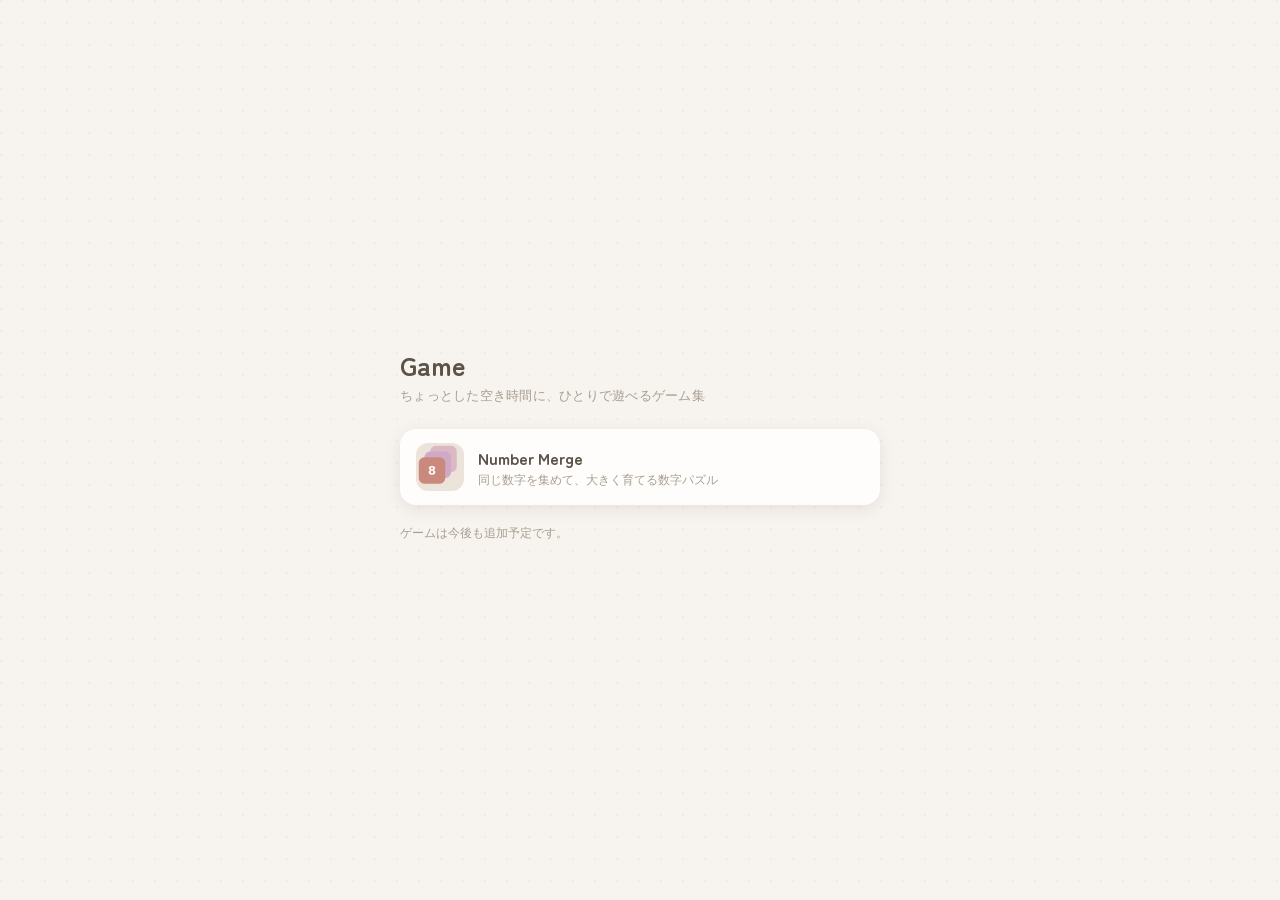
==== index.html @ 9dc423dc "PWA構成とNumberMerge追加" ====
<!DOCTYPE html>
<html lang="ja">
<head>
<meta charset="UTF-8">
<meta name="viewport" content="width=device-width, initial-scale=1.0, maximum-scale=1.0">
<title>Game</title>
<meta name="description" content="ちょっとした空き時間に遊べる、シンプルなゲーム集">
<meta name="theme-color" content="#f7f3ee">

<link rel="manifest" href="manifest.json">
<link rel="icon" href="icons/icon-192.png" type="image/png">
<link rel="apple-touch-icon" href="icons/icon-192.png">
<meta name="apple-mobile-web-app-capable" content="yes">
<meta name="apple-mobile-web-app-title" content="Game">

<link rel="preconnect" href="https://fonts.googleapis.com">
<link rel="preconnect" href="https://fonts.gstatic.com" crossorigin>
<link href="https://fonts.googleapis.com/css2?family=Quicksand:wght@500;600;700&family=Zen+Maru+Gothic:wght@500;700&display=swap" rel="stylesheet">
<link rel="stylesheet" href="shared/hub.css">
</head>
<body>

<div class="hub">
  <h1>Game</h1>
  <p class="hub-subtitle">ちょっとした空き時間に、ひとりで遊べるゲーム集</p>

  <ul class="game-list">
    <li>
      <a class="game-card" href="games/number-merge/index.html">
        <img class="game-thumb" src="games/number-merge/icons/icon-192.png" alt="">
        <div>
          <div class="game-name">Number Merge</div>
          <div class="game-desc">同じ数字を集めて、大きく育てる数字パズル</div>
        </div>
      </a>
    </li>
  </ul>

  <p class="empty-note">ゲームは今後も追加予定です。</p>
</div>

<script src="shared/register-sw.js"></script>
</body>
</html>
---- shared/hub.css ----
:root {
  --bg: #f7f3ee;
  --card: #fffdfb;
  --ink: #6b6259;
  --ink-soft: #a89e92;
  --accent: #c98a7d;
  --shadow: rgba(107, 98, 89, 0.12);
}

* { box-sizing: border-box; }

html, body { height: 100%; }

body {
  margin: 0;
  min-height: 100vh;
  display: flex;
  align-items: center;
  justify-content: center;
  background: var(--bg);
  background-image: radial-gradient(circle at 1px 1px, rgba(107,98,89,0.06) 1px, transparent 0);
  background-size: 22px 22px;
  font-family: 'Quicksand', sans-serif;
  color: var(--ink);
  padding: 32px 16px;
}

.hub {
  width: 100%;
  max-width: 480px;
}

h1 {
  font-family: 'Zen Maru Gothic', sans-serif;
  font-size: 26px;
  font-weight: 700;
  margin: 0 0 4px;
  color: #5b5248;
}

.hub-subtitle {
  font-size: 13px;
  color: var(--ink-soft);
  margin: 0 0 24px;
  letter-spacing: 0.02em;
}

.game-list {
  list-style: none;
  margin: 0;
  padding: 0;
  display: grid;
  gap: 12px;
}

.game-card {
  display: flex;
  align-items: center;
  gap: 14px;
  background: var(--card);
  border-radius: 16px;
  padding: 14px 16px;
  text-decoration: none;
  color: var(--ink);
  box-shadow: 0 4px 16px var(--shadow);
  transition: transform 0.12s ease, box-shadow 0.12s ease;
}
.game-card:hover {
  transform: translateY(-2px);
  box-shadow: 0 8px 20px var(--shadow);
}
.game-card:focus-visible {
  outline: 2px solid var(--accent);
  outline-offset: 2px;
}

.game-thumb {
  width: 48px;
  height: 48px;
  border-radius: 12px;
  flex-shrink: 0;
  object-fit: cover;
}

.game-name {
  font-family: 'Zen Maru Gothic', sans-serif;
  font-weight: 700;
  font-size: 16px;
  color: #5b5248;
}

.game-desc {
  font-size: 12px;
  color: var(--ink-soft);
  margin-top: 2px;
}

.empty-note {
  font-size: 12px;
  color: var(--ink-soft);
  margin-top: 20px;
}
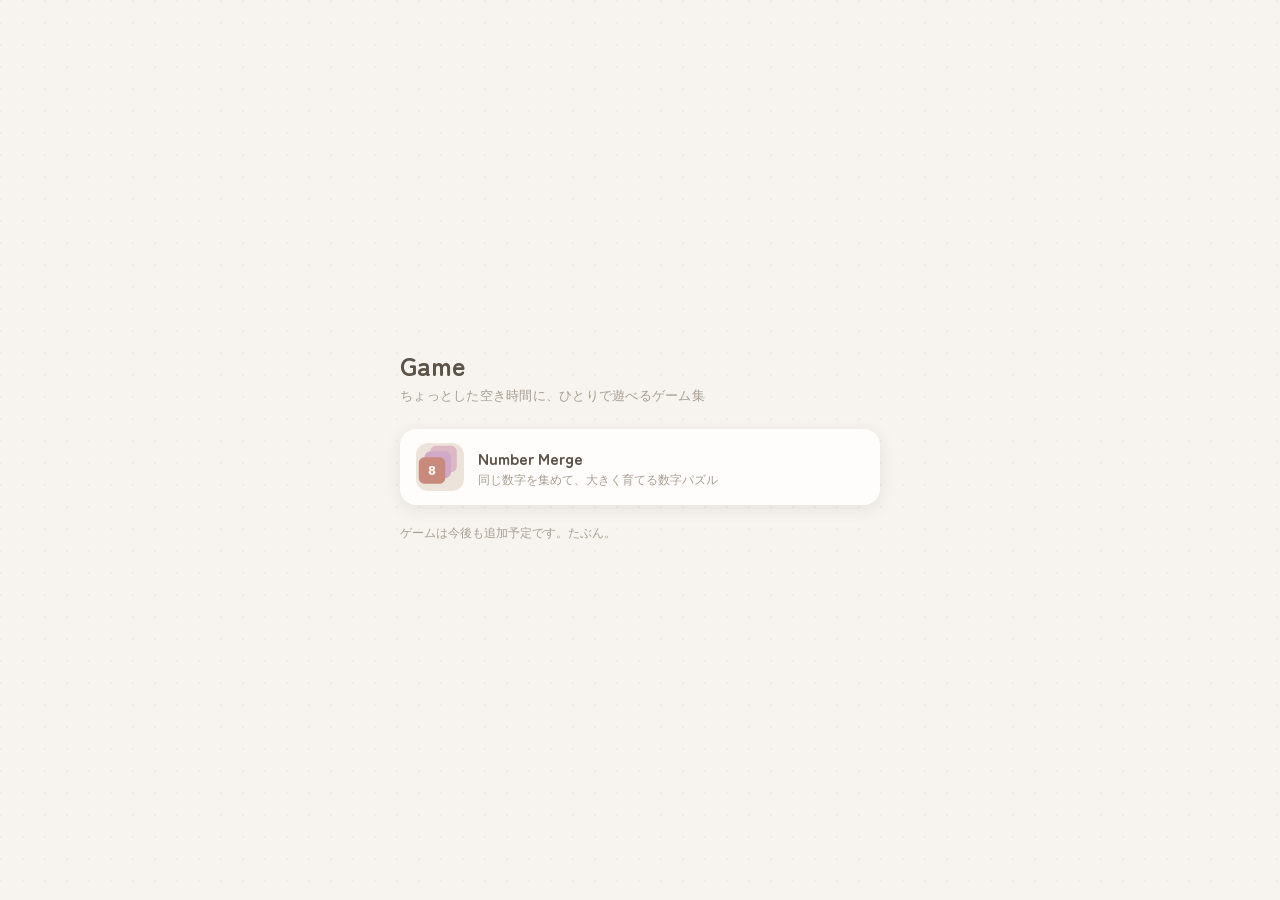
==== commit 406cf089: "PWA更新通知" ====
--- a/index.html
+++ b/index.html
@@ -4,6 +4,7 @@
 <meta charset="UTF-8">
 <meta name="viewport" content="width=device-width, initial-scale=1.0, maximum-scale=1.0">
 <title>Game</title>
+
 <meta name="description" content="ちょっとした空き時間に遊べる、シンプルなゲーム集">
 <meta name="theme-color" content="#f7f3ee">
 
@@ -21,22 +22,22 @@
 <body>
 
 <div class="hub">
-  <h1>Game</h1>
-  <p class="hub-subtitle">ちょっとした空き時間に、ひとりで遊べるゲーム集</p>
+    <h1>Game</h1>
+    <p class="hub-subtitle">ちょっとした空き時間に、ひとりで遊べるゲーム集</p>
 
-  <ul class="game-list">
-    <li>
-      <a class="game-card" href="games/number-merge/index.html">
-        <img class="game-thumb" src="games/number-merge/icons/icon-192.png" alt="">
-        <div>
-          <div class="game-name">Number Merge</div>
-          <div class="game-desc">同じ数字を集めて、大きく育てる数字パズル</div>
-        </div>
-      </a>
-    </li>
-  </ul>
+    <ul class="game-list">
+        <li>
+            <a class="game-card" href="games/number-merge/index.html">
+                <img class="game-thumb" src="games/number-merge/icons/icon-192.png" alt="">
+                <div>
+                    <div class="game-name">Number Merge</div>
+                    <div class="game-desc">同じ数字を集めて、大きく育てる数字パズル</div>
+                </div>
+            </a>
+        </li>
+    </ul>
 
-  <p class="empty-note">ゲームは今後も追加予定です。</p>
+    <p class="empty-note">ゲームは今後も追加予定です。たぶん。</p>
 </div>
 
 <script src="shared/register-sw.js"></script>
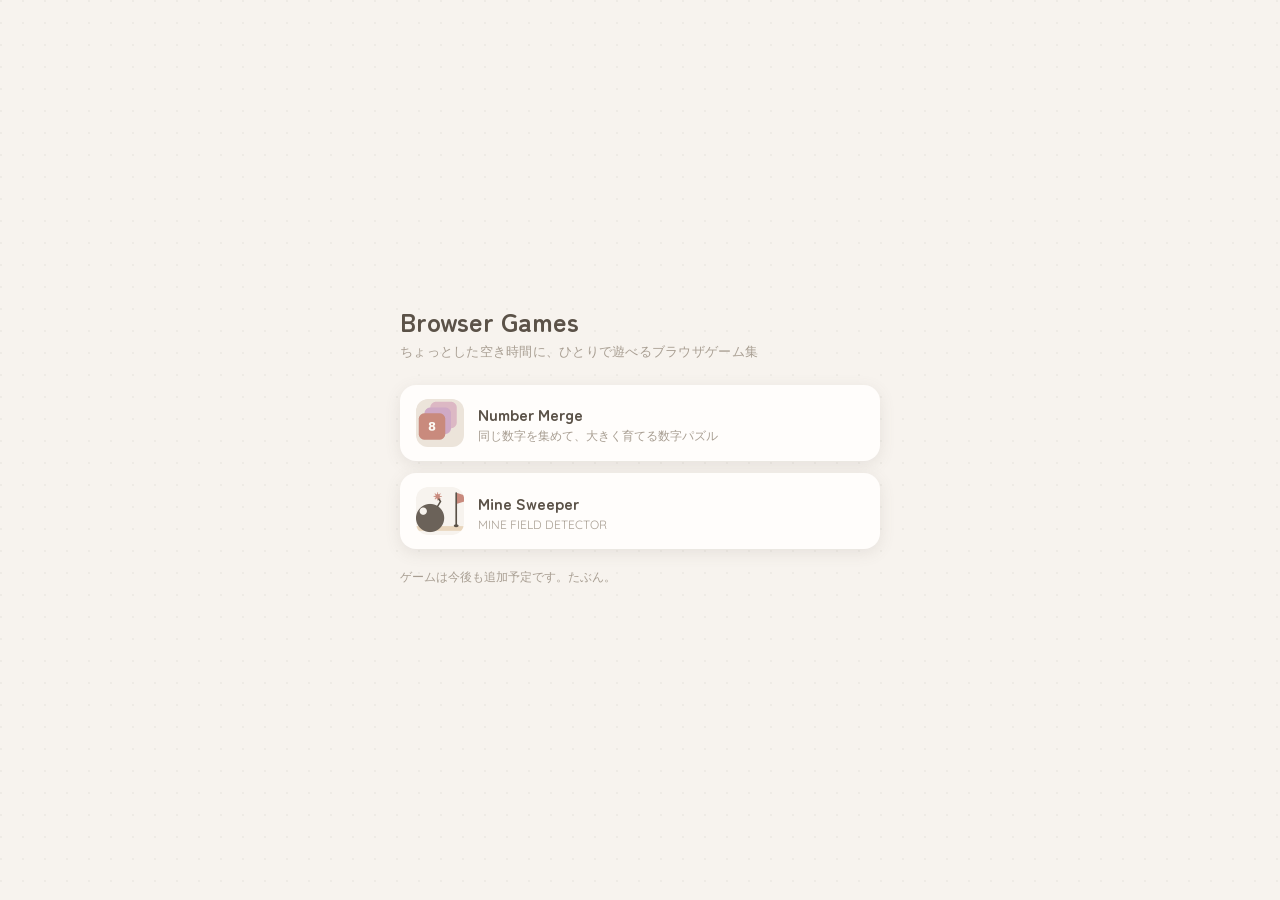
==== commit 403c085d: "マインスイーパー" ====
--- a/index.html
+++ b/index.html
@@ -1,45 +1,55 @@
 <!DOCTYPE html>
 <html lang="ja">
 <head>
-<meta charset="UTF-8">
-<meta name="viewport" content="width=device-width, initial-scale=1.0, maximum-scale=1.0">
-<title>Game</title>
+    <meta charset="UTF-8">
+    <meta name="viewport" content="width=device-width, initial-scale=1.0, maximum-scale=1.0">
+    <title>Game</title>
 
-<meta name="description" content="ちょっとした空き時間に遊べる、シンプルなゲーム集">
-<meta name="theme-color" content="#f7f3ee">
+    <meta name="description" content="ちょっとした空き時間に遊べる、シンプルなゲーム集">
+    <meta name="theme-color" content="#f7f3ee">
 
-<link rel="manifest" href="manifest.json">
-<link rel="icon" href="icons/icon-192.png" type="image/png">
-<link rel="apple-touch-icon" href="icons/icon-192.png">
-<meta name="apple-mobile-web-app-capable" content="yes">
-<meta name="apple-mobile-web-app-title" content="Game">
+    <link rel="manifest" href="manifest.json">
+    <link rel="icon" href="icons/icon-192.png" type="image/png">
+    <link rel="apple-touch-icon" href="icons/icon-192.png">
+    <meta name="apple-mobile-web-app-capable" content="yes">
+    <meta name="apple-mobile-web-app-title" content="Game">
 
-<link rel="preconnect" href="https://fonts.googleapis.com">
-<link rel="preconnect" href="https://fonts.gstatic.com" crossorigin>
-<link href="https://fonts.googleapis.com/css2?family=Quicksand:wght@500;600;700&family=Zen+Maru+Gothic:wght@500;700&display=swap" rel="stylesheet">
-<link rel="stylesheet" href="shared/hub.css">
+    <link rel="preconnect" href="https://fonts.googleapis.com">
+    <link rel="preconnect" href="https://fonts.gstatic.com" crossorigin>
+    <link href="https://fonts.googleapis.com/css2?family=Quicksand:wght@500;600;700&family=Zen+Maru+Gothic:wght@500;700&display=swap" rel="stylesheet">
+    <link rel="stylesheet" href="shared/hub.css">
 </head>
+
 <body>
+    <div class="hub">
+        <h1>Browser Games</h1>
+        <p class="hub-subtitle">ちょっとした空き時間に、ひとりで遊べるブラウザゲーム集</p>
 
-<div class="hub">
-    <h1>Game</h1>
-    <p class="hub-subtitle">ちょっとした空き時間に、ひとりで遊べるゲーム集</p>
+        <ul class="game-list">
+            <li>
+                <a class="game-card" href="games/number-merge/index.html">
+                    <img class="game-thumb" src="games/number-merge/icons/icon-192.png" alt="">
+                    <div>
+                        <div class="game-name">Number Merge</div>
+                        <div class="game-desc">同じ数字を集めて、大きく育てる数字パズル</div>
+                    </div>
+                </a>
+            </li>
 
-    <ul class="game-list">
-        <li>
-            <a class="game-card" href="games/number-merge/index.html">
-                <img class="game-thumb" src="games/number-merge/icons/icon-192.png" alt="">
-                <div>
-                    <div class="game-name">Number Merge</div>
-                    <div class="game-desc">同じ数字を集めて、大きく育てる数字パズル</div>
-                </div>
-            </a>
-        </li>
-    </ul>
+            <li>
+                <a class="game-card" href="games/mine-sweeper/index.html">
+                    <img class="game-thumb" src="games/mine-sweeper/icons/icon-192.png" alt="">
+                    <div>
+                        <div class="game-name">Mine Sweeper</div>
+                        <div class="game-desc">MINE FIELD DETECTOR</div>
+                    </div>
+                </a>
+            </li>
+        </ul>
 
-    <p class="empty-note">ゲームは今後も追加予定です。たぶん。</p>
-</div>
+        <p class="empty-note">ゲームは今後も追加予定です。たぶん。</p>
+    </div>
 
-<script src="shared/register-sw.js"></script>
+    <script src="shared/register-sw.js"></script>
 </body>
 </html>
--- a/shared/hub.css
+++ b/shared/hub.css
@@ -1,28 +1,61 @@
+@import url("https://fonts.googleapis.com/css2?family=Quicksand:wght@300..700&family=Zen+Maru+Gothic&display=swap");
 :root {
   --bg: #f7f3ee;
   --card: #fffdfb;
+  --grid-bg: #ece4da;
+  --cell-empty: #f4eee5;
   --ink: #6b6259;
+  --ink-heading:#5b5248;
   --ink-soft: #a89e92;
   --accent: #c98a7d;
   --shadow: rgba(107, 98, 89, 0.12);
+  /* pale tone scale, deepens gently as numbers grow */
+  --t2: #f1e9df;
+  --t2-ink: #8a8074;
+  --t4: #eadfce;
+  --t4-ink: #8a7a5c;
+  --t8: #e9d6bd;
+  --t8-ink: #8a6a3d;
+  --t16: #e3c9c2;
+  --t16-ink: #8a4f45;
+  --t32: #dcb8c4;
+  --t32-ink: #8a3d55;
+  --t64: #cfa9c6;
+  --t64-ink: #6d3f68;
+  --t128: #b7a3cf;
+  --t128-ink: #443a72;
+  --t256: #9fabce;
+  --t256-ink: #2f3f6e;
+  --t512: #8fb3c2;
+  --t512-ink: #20495a;
+  --t1024: #87bcb2;
+  --t1024-ink: #1c4f47;
+  --t2048: #8fc39a;
+  --t2048-ink: #1b4a2c;
+  --thi: #6f6259;
+  --thi-ink: #fdf9f4;
 }
 
-* { box-sizing: border-box; }
+* {
+  box-sizing: border-box;
+}
 
-html, body { height: 100%; }
+html, body {
+  height: 100%;
+}
 
 body {
-  margin: 0;
   min-height: 100vh;
   display: flex;
   align-items: center;
   justify-content: center;
+  margin: 0;
+  padding: 32px 16px;
   background: var(--bg);
-  background-image: radial-gradient(circle at 1px 1px, rgba(107,98,89,0.06) 1px, transparent 0);
+  background-image: radial-gradient(circle at 1px 1px, rgba(107, 98, 89, 0.06) 1px, transparent 0);
   background-size: 22px 22px;
-  font-family: 'Quicksand', sans-serif;
   color: var(--ink);
-  padding: 32px 16px;
+  font-family: "Quicksand", sans-serif;
 }
 
 .hub {
@@ -31,37 +64,37 @@
 }
 
 h1 {
-  font-family: 'Zen Maru Gothic', sans-serif;
+  margin: 0 0 4px;
+  color: #5b5248;
+  font-family: "Zen Maru Gothic", sans-serif;
   font-size: 26px;
   font-weight: 700;
-  margin: 0 0 4px;
-  color: #5b5248;
 }
 
 .hub-subtitle {
+  margin: 0 0 24px;
+  color: var(--ink-soft);
   font-size: 13px;
-  color: var(--ink-soft);
-  margin: 0 0 24px;
   letter-spacing: 0.02em;
 }
 
 .game-list {
-  list-style: none;
+  display: grid;
+  gap: 12px;
   margin: 0;
   padding: 0;
-  display: grid;
-  gap: 12px;
+  list-style: none;
 }
 
 .game-card {
   display: flex;
   align-items: center;
   gap: 14px;
+  padding: 14px 16px;
   background: var(--card);
   border-radius: 16px;
-  padding: 14px 16px;
+  color: var(--ink);
   text-decoration: none;
-  color: var(--ink);
   box-shadow: 0 4px 16px var(--shadow);
   transition: transform 0.12s ease, box-shadow 0.12s ease;
 }
@@ -73,23 +106,20 @@
   outline: 2px solid var(--accent);
   outline-offset: 2px;
 }
-
-.game-thumb {
+.game-card .game-thumb {
   width: 48px;
   height: 48px;
   border-radius: 12px;
   flex-shrink: 0;
   object-fit: cover;
 }
-
-.game-name {
-  font-family: 'Zen Maru Gothic', sans-serif;
+.game-card .game-name {
+  color: #5b5248;
+  font-family: "Zen Maru Gothic", sans-serif;
   font-weight: 700;
   font-size: 16px;
-  color: #5b5248;
 }
-
-.game-desc {
+.game-card .game-desc {
   font-size: 12px;
   color: var(--ink-soft);
   margin-top: 2px;
@@ -100,3 +130,5 @@
   color: var(--ink-soft);
   margin-top: 20px;
 }
+
+/*# sourceMappingURL=hub.css.map */
